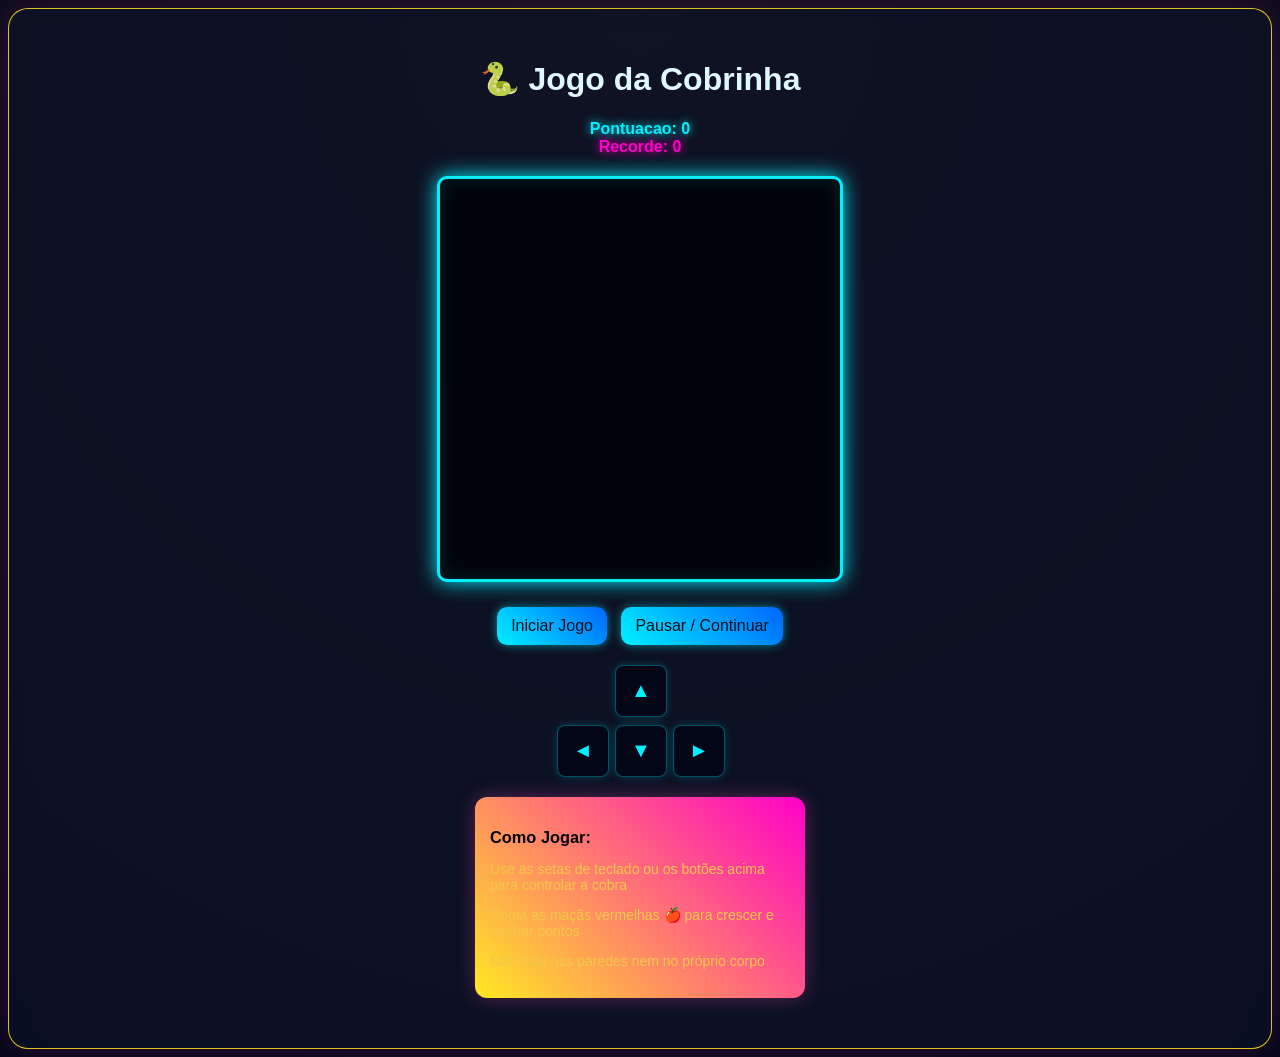
==== index.html @ b95ba332 "bm.vh" ====
<!DOCTYPE html>

<html lang="pt-br"> 
 <head>
  <meta charset="UTF-8">
 <meta name="viewport" content="width=device-width, initial-scale=1.0">

 <!--
 <meta viewport>: esta tag é importante para sites que deve funcionar em dispositivos móveis. width-device -
 -->

 <title>Jogo da Cobrinha</title>

 <style>

body{
  background: radial-gradient(circle at top, #0f0f1a, #020617);
  font-family: Arial, sans-serif;
}

.container{
  text-align: center;
  background: rgba(15, 23, 42, 0.6);
  backdrop-filter: blur(10px);
  padding: 30px;
  border-radius: 20px;
  box-shadow: 0px 0px 40px #e63aac33;
  color: #e0f7ff;
  border: 1px solid #ffd620e0;
}

.info{
  font-size: 1em;
}

.potuacao{
  font-weight: bold;
  color: #00f0ff;
  text-shadow: 0 0 10px #00f0ff;
}

.recorde{
  font-weight: bold;
  color: #ff00c8;
  text-shadow: 0 0 10px #ff00c8;
}

#canvas{
  border: 3px solid #00f0ff;
  border-radius: 10px;
  background-color: #01030a;
  display: block;
  margin: 20px auto;
  box-shadow: 
    0px 0px 20px #00f0ff,
    inset 0px 0px 20px #00f0ff22;
}

.controles{
  margin-top: 20px;
}

button {
  font-size: 16px;
  cursor: pointer;
  background: linear-gradient(45deg, #00f0ff, #0066ff);
  color: #001018;
  border: none;
  padding: 10px 14px;
  border-radius: 10px;
  margin: 5px;
  transition: 0.3s;
  box-shadow: 0 0 10px #00f0ff88;
}

button:hover{
  transform: scale(1.1);
  box-shadow: 0 0 20px #00f0ff;
}

.teclas{
  display: grid;
  grid-template-columns: repeat(3, 50px);
  gap: 8px;
  justify-content: center;
  margin: 15px auto;
}

.tecla{
  width: 50px;
  height: 50px;
  background: #020617;
  color: #00f0ff;
  border-radius: 8px;
  cursor: pointer;
  border: 1px solid #00f0ff55;
  font-size: 20px;
  display: flex;
  align-items: center;
  justify-content: center;
  font-weight: bold;
  box-shadow: 0 0 10px #00f0ff33;
}

.tecla:active{
  background-color: #00f0ff;
  color: #001018;
}

.tecla.vazio{
  background-color: transparent;
  cursor: default;
  box-shadow: none;
  border: none;
}

.instrucoes{
  margin: 20px auto;
  padding: 15px;
  max-width: 300px; /* controla largura */
  width: 90%; /* responsivo */
  background: linear-gradient(45deg, #ffe921, #ff00c8);
  border-radius: 12px;
  font-size: 14px;
  color: #f3c849;
  box-shadow: 0 0 20px #f54ab355;
  text-align: left; /* deixa mais organizado */
}

.instrucoes h3{
  margin-bottom: 10px;
  color: #000;
}

@media (max-width:600px){
  h1{
    font-size: 1.8em;
  }
  .info{
    font-size: 1em;
  }
}

</style>

 </head>

 <body>
    

    <div  class="container">

    <h1>&#128013; Jogo da Cobrinha 
    </h1>  

   <div class="info">
   <div class="potuacao">
     Pontuacao: <span id="pontos"> 0 </span>
   </div>

<div class="recorde">
  Recorde: <span id="recorde"> 0 </span>
</div>

   </div>
  <canvas id="canvas" width="400" height="400">
  <!--
    <canvas> é um elemento  especial para desenho 2d ou 3d.Por si só
    é apenas um retangulo vazio. O Java Script vai usar o "contexto 2d"
    para desenhar a cobra, e comida, etc.

  
  -->

  </canvas>

       <div  class="controles">
                
                <button onclick="iniciarJogo();">Iniciar Jogo</button>
                <button onclick="pausarJogo();">Pausar / Continuar</button>

            </div>

            <div class="teclas">

                <div class="tecla vazio"></div>
                <div class="tecla" onclick="mudarDirecao('cima')" >&#9650;</div>
                <div class="tecla vazio"></div>
                <div class="tecla" onclick="mudarDirecao('esquerda')" >&#9668;</div>
                <div class="tecla" onclick="mudarDirecao('baixo')" >&#9660;</div>
                <div class="tecla" onclick="mudarDirecao('direita')" >&#9658;</div>

            </div>

            <div class="instrucoes">
                <h3>Como Jogar:</h3>
                <p>Use as setas de teclado ou os botões acima para controlar a cobra</p>
                <p>Coma as maçãs vermelhas &#127822; para crescer e ganhar pontos</p>
                <p>Não bata nas paredes nem no próprio corpo</p>
            </div>

        </div>

        <script>

            //=============================
            // CONFIGURAÇÕES DO JOGO
            //=============================
            const canvas = document.getElementById('canvas');
            const ctx = canvas.getContext('2d');
            // tamanho de cada quadrado no jogo
            const tamanhoQuadrado = 20;
            // quantos quadrados cabem na largura e altura do espaço 2D
            const quantidadeQuadrados = canvas.width / tamanhoQuadrado;

            //============================
            // Variáveis do Jogo
            //============================
            let cobra;              // Array (vetor) que guarda as posições da cobra
            let direcao;            // Direção atual da cobra
            let proximaDirecao;     // Próxima direção (evita viradas impossíveis)
            let comida;             // Posição da comida
            let pontos;             // Pontuação atual
            let recorde;            // Melhor pontuação
            let jogoAtivo;          // Se o jogo está rodando
            let jogoPausado;        // Se o jogo está pausado
            let intervaloJogo;      // Controla a velocidade do jogo

            //==============================
            // Carregar recorde do Navegador
            //==============================
            recorde = localStorage.getItem('recordeCobrinha') || 0;
            document.getElementById('recorde').textContent = recorde;

            //==============================
            // Função para inicar o Jogo
            //==============================
            function iniciarJogo(){
                cobra = [
                    { x: 10, y: 10},
                    { x: 9,  y: 10},
                    { x: 8,  y: 10},
                ];

                direcao = 'direita';
                proximaDirecao = 'direita';
                pontos = 0;
                jogoAtivo = true;
                jogoPausado = false;

                document.getElementById('pontos').textContent = pontos;
                
                gerarComida();

            //Limpar o intervalo anterior se existir

                if(intervaloJogo){
                    clearInterval(intervaloJogo);
                }


            //======================================================
            //Executa a função atualizarJogo a cada 100 milisegundos
            //======================================================


                intervaloJogo = setInterval(atualizarJogo, 100);

            }
            
              //===================================
            // FUNÇÃO PRINCIPAL DO JOGO ( LOOP )
            //===================================
            function atualizarJogo(){
               if(!jogoAtivo || jogoPausado){
                    return;
               }

               direcao = proximaDirecao;
                
               let cabeca = {...cobra[0]} 

               //Mover a cabeça na direção atual
               switch(direcao){
                    case 'cima':
                        cabeca.y--;
                        break;
                    
                    case 'baixo':
                        cabeca.y++;
                        break;

                    case 'esquerda':
                        cabeca.x--;
                        break;

                    case 'direita':
                        cabeca.x++;
                        break;
               }
             
                // verificar colisão com paredes (esquerda ou direita)
                if(cabeca.x < 0 || cabeca.x >= quantidadeQuadrados){
                   fimDeJogo();
                   return;

               }
                // verificar colisão com o próprio corpo
                 for(let i = 0; i< cobra.length; i++){
                  let pedacoCorpo = cobra[i];
                  if(cabeca.x === pedacoCorpo.x && cabeca.y === pedacoCorpo.y){
                    fimDeJogo();
                    return;
                  }
                 }

               if(cabeca.y < 0 || cabeca.y >= quantidadeQuadrados){
                   fimDeJogo();
                   return;

               }



               // adiciona nova cabeça
               cobra.unshift(cabeca);

               if(cabeca.x === comida.x && cabeca.y === comida.y){
                pontos = pontos +1;

                atualizarPainelPontos();  
                gerarComida();    

               }else{
                cobra.pop();
               }

               //remover o último elemento do vetor
              
               
               desenhar();                
            }
                 //======================================================//
                 //ATUALIZA OS VALORES DO PAINEL DE PONTUAÇÃO + RECORDE //
                //=====================================================//


               function atualizarPainelPontos(){
                 document.getElementById('pontos').textContent = pontos;  
                 atualizarRecordePontuacao();
               }

              function atualizarRecordePontuacao(){
                if(pontos > recorde){
                  document.getElementById('recorde').textContent = pontos;  
                  localStorage.setItem('recordeCobrinha', pontos);
                }
              }
               //FIM DE JOGO

               function fimDeJogo(){

                jogoAtivo = false;
                
                clearInterval(intervaloJogo);

                ctx.fillStyle = 'rgba(0, 0, 0, 0.7)';
                ctx.fillRect(0, 0, canvas.width, canvas.height);

                ctx.fillStyle = 'white';
                ctx.font = 'bold 40px Arial';
                ctx.textAlign = 'center';
                ctx.fillText('FIM DE JOGO', canvas.width / 2, canvas.height / 2);

                ctx.font = '20px Arial';
                ctx.fillText(`Pontuação: ${pontos}`, canvas.width / 2, (canvas.height / 2 + 50));
               }


                 
                function desenhar(){
                  //PASSO 1
                 //limpar o fundo do canvas
                    ctx.fillStyle = '#020617';
                    ctx.fillRect(0, 0, canvas.width, canvas.height);

                    //PASSO 2
                    //Desenhar a grade (linhas de referência)
              
                    ctx.strokeStyle = '#e0e0e';
                    ctx.lineWidth = 0.5;

                  for(let i = 0; i <= quantidadeQuadrados; i++){
                    //Linha vertical
                    ctx.beginPath();
                    ctx.moveTo(i* tamanhoQuadrado, 0);
                    ctx.lineTo(i* tamanhoQuadrado, canvas.height);
                    ctx.stroke();

                    //Linha horizontal
                     ctx.beginPath();
                    ctx.moveTo(0, i* tamanhoQuadrado);
                    ctx.lineTo(canvas.width, i* tamanhoQuadrado, canvas.height);
                    ctx.stroke();
                  }

                  //PASSO 3: Desenhar a cobra 
                  // forEach: outra forma de percorrer um array

                  cobra.forEach( (pedaco, indice) =>{

                    let cor_do_pedaco = '#4CAF50';
                    if(indice === 0){
                      cor_do_pedaco = '#2d5016';
                    }

                    ctx.fillStyle = cor_do_pedaco;


                    ctx.fillRect(
                      pedaco.x *tamanhoQuadrado + 1,
                      pedaco.y *tamanhoQuadrado +1,
                      tamanhoQuadrado -2,
                      tamanhoQuadrado -2
                    )
                    ctx.fillStyle = 'rgba(255, 255, 255, 0.3)';
                     ctx.fillRect(
                      pedaco.x *tamanhoQuadrado + 2,
                      pedaco.y *tamanhoQuadrado +2,
                      tamanhoQuadrado /2,
                      tamanhoQuadrado /2
                    )
                  });

                  //PASSO 4 - Desenhar a comida(círculo vermelho)

                  ctx.fillStyle = '#dc3545';
                  ctx.beginPath();
                  ctx.arc(
                    comida.x *tamanhoQuadrado + tamanhoQuadrado / 2,
                    comida.y *tamanhoQuadrado + tamanhoQuadrado / 2,
                    tamanhoQuadrado / 2 - 2,
                    0,
                    Math.PI * 2
                  );

                  ctx.fill();
                }

            

            //==============================
            //Função para gerar comida
            //==============================
               


                 function gerarComida(){
                    let posicaovalida = false
                    while(!posicaovalida){
                        comida = {
                            x : Math.floor(Math.random() * quantidadeQuadrados),
                            y : Math.floor(Math.random() * quantidadeQuadrados)
                        }

                        //verificar se a comida não está em cima da cobra
                        posicaovalida = true;

                        for(let pedaco of cobra){

                            if(comida.x === pedaco.x && comida.y === pedaco.y){
                                posicaovalida = false;
                                break;
                            }
                        }
                     }
                  }

            function mudarDirecao(novaDirecao){

              if(novaDirecao === 'cima' && direcao !=='baixo'){
                proximaDirecao = 'cima';
              }else

               if(novaDirecao === 'baixo' && direcao !=='cima'){
                proximaDirecao = 'baixo';
               
              }else

               if(novaDirecao === 'esquerda' && direcao !=='direita'){
                proximaDirecao = 'esquerda';
              }else

               if(novaDirecao === 'direita' && direcao !=='esquerda'){
                proximaDirecao = 'direita';
              }
            }
            
            function pausarJogo(){

                if(!jogoAtivo){
                  return;
                }
                
                jogoPausado = !jogoPausado;

                if(jogoPausado){
                  clearInterval(jogoPausado);

                  ctx.fillStyle = 'rgba(0, 0, 0, 0.7)';
                ctx.fillRect(0, 0, canvas.width, canvas.height);

                ctx.fillStyle = 'white';
                ctx.font = 'bold 40px Arial';
                ctx.textAlign = 'center';
                ctx.fillText('JOGO PAUSADO', canvas.width / 2, canvas.height / 2);

                }else{
                  intervaloJogo = setInterval(atualizarJogo, 100);
                }
            }
               //=======================//
              //  CONTROLE DE TECLADO  //
             //=======================//

            document.addEventListener('keydown', function(event){
              if(event.key === 'ArrowDown'){
                 event.preventDefault();
                 mudarDirecao('baixo');
              }else if(event.key === 'ArrowUp'){
                event.preventDefault();
                mudarDirecao('cima');
              }else if(event.key === 'ArrowLeft'){
                event.preventDefault();
                mudarDirecao('esquerda');
              }else if(event.key === 'ArrowRight'){
                event.preventDefault();
                mudarDirecao('direita');
              }else if(event.key === ' '){
                event.preventDefault();
                pausarJogo();
              }
                })

        </script>

    </body>
</html>
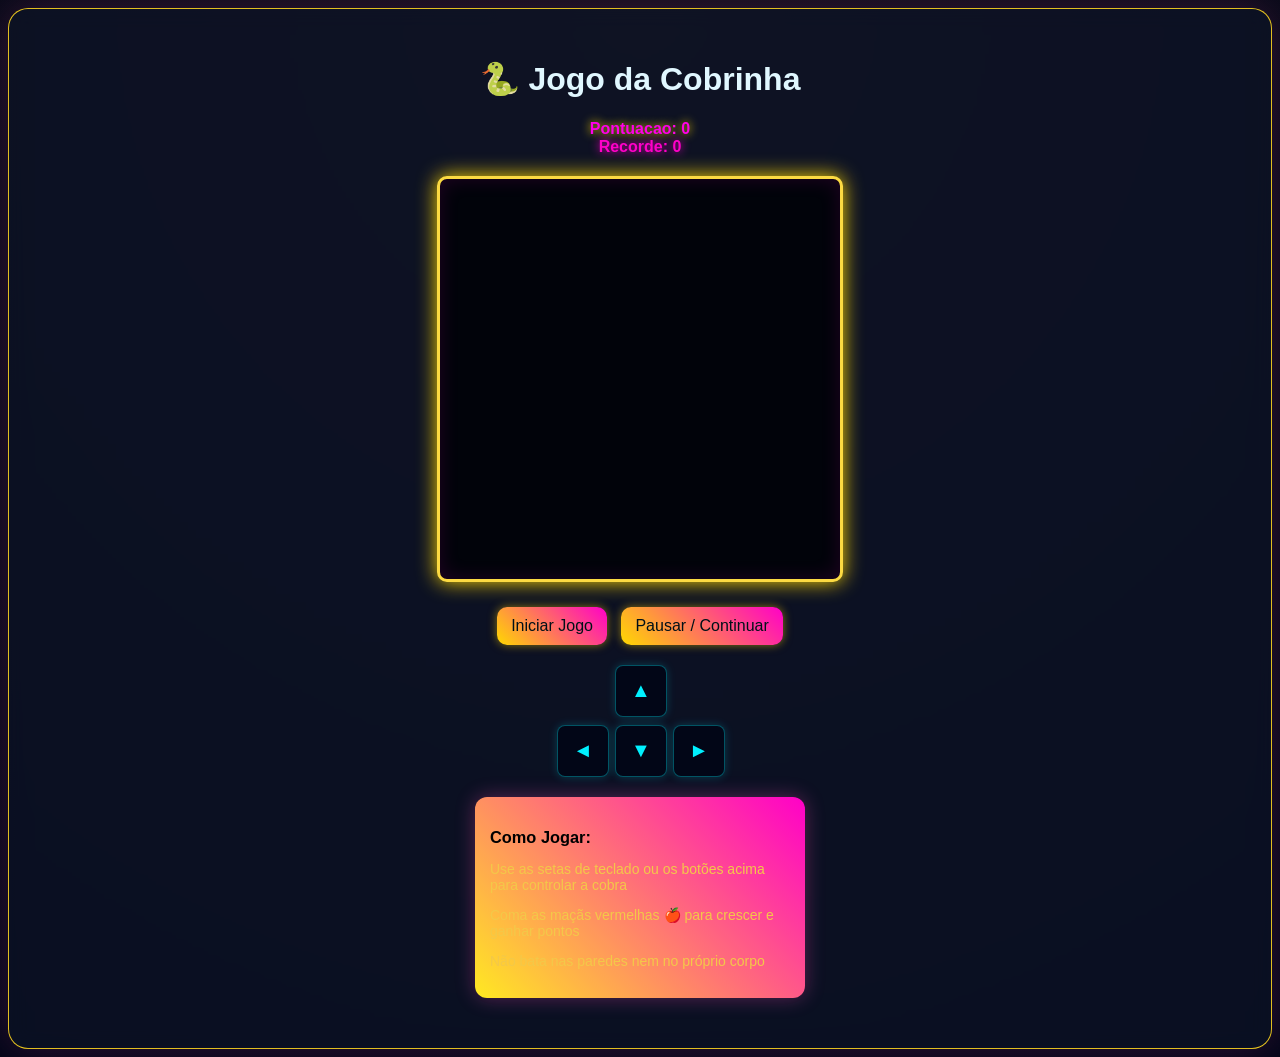
==== commit 29b20a46: "hkmchkv" ====
--- a/index.html
+++ b/index.html
@@ -35,8 +35,8 @@
 
 .potuacao{
   font-weight: bold;
-  color: #00f0ff;
-  text-shadow: 0 0 10px #00f0ff;
+  color: #ff00ea;
+  text-shadow: 0 0 10px #ffd900;
 }
 
 .recorde{
@@ -46,14 +46,14 @@
 }
 
 #canvas{
-  border: 3px solid #00f0ff;
+  border: 3px solid #fcda42;
   border-radius: 10px;
   background-color: #01030a;
   display: block;
   margin: 20px auto;
   box-shadow: 
-    0px 0px 20px #00f0ff,
-    inset 0px 0px 20px #00f0ff22;
+    0px 0px 20px #ffd900,
+    inset 0px 0px 20px #ff00c822;
 }
 
 .controles{
@@ -63,19 +63,19 @@
 button {
   font-size: 16px;
   cursor: pointer;
-  background: linear-gradient(45deg, #00f0ff, #0066ff);
+  background: linear-gradient(45deg, #ffd900, #ff00c8);
   color: #001018;
   border: none;
   padding: 10px 14px;
   border-radius: 10px;
   margin: 5px;
   transition: 0.3s;
-  box-shadow: 0 0 10px #00f0ff88;
+  box-shadow: 0 0 10px #ffd00088;
 }
 
 button:hover{
   transform: scale(1.1);
-  box-shadow: 0 0 20px #00f0ff;
+  box-shadow: 0 0 20px #f700ff;
 }
 
 .teclas{
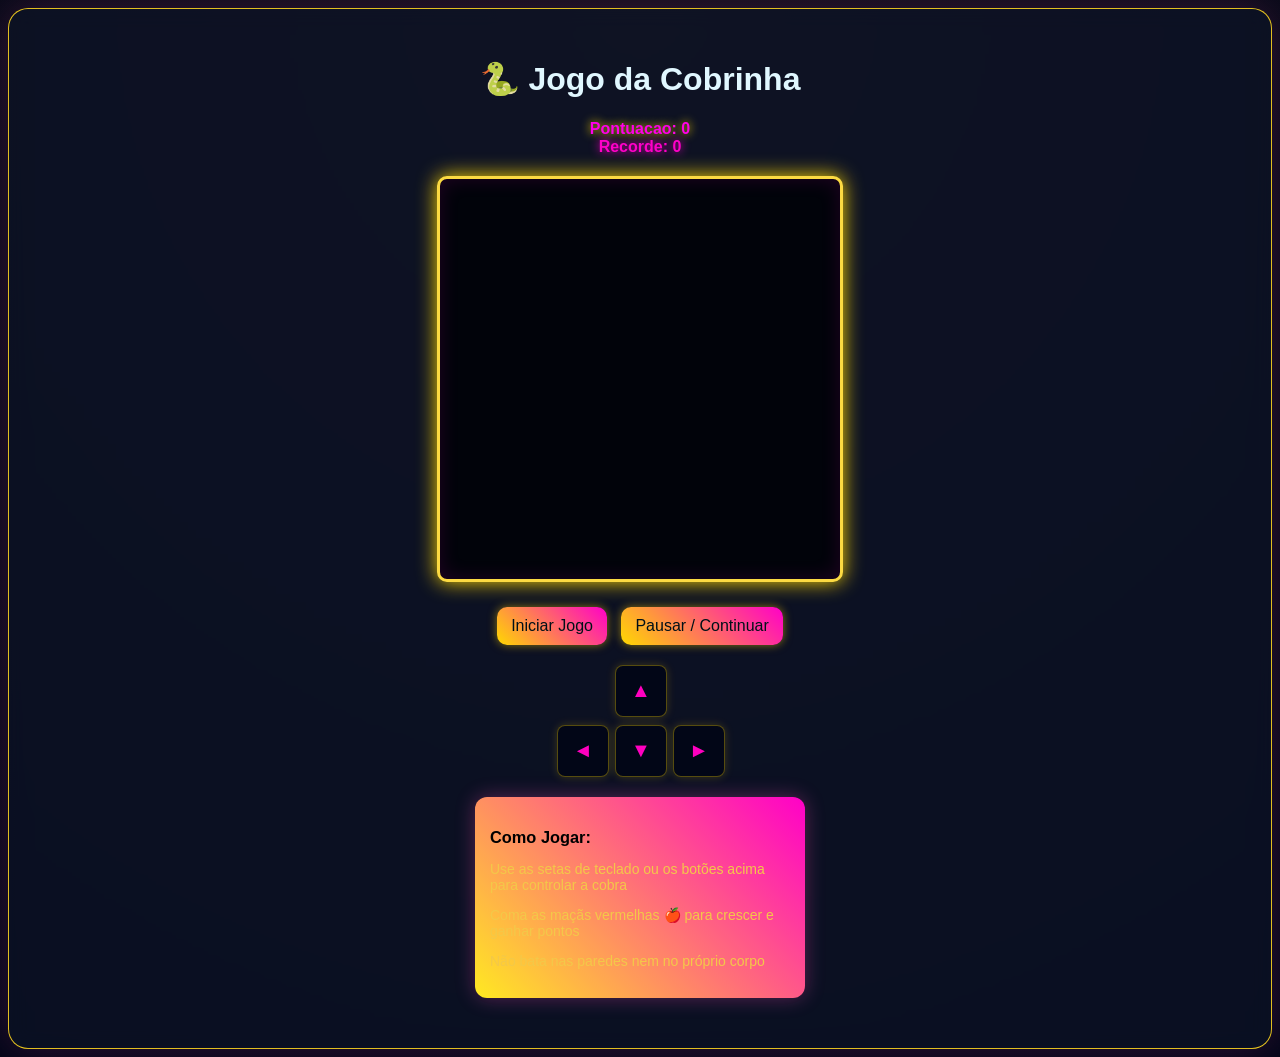
==== commit 03d34128: "vjcjcg" ====
--- a/index.html
+++ b/index.html
@@ -90,20 +90,20 @@
   width: 50px;
   height: 50px;
   background: #020617;
-  color: #00f0ff;
+  color: #ff00bf;
   border-radius: 8px;
   cursor: pointer;
-  border: 1px solid #00f0ff55;
+  border: 1px solid #ffd90055;
   font-size: 20px;
   display: flex;
   align-items: center;
   justify-content: center;
   font-weight: bold;
-  box-shadow: 0 0 10px #00f0ff33;
+  box-shadow: 0 0 10px #ffd00033;
 }
 
 .tecla:active{
-  background-color: #00f0ff;
+  background-color: #ff00ff;
   color: #001018;
 }
 
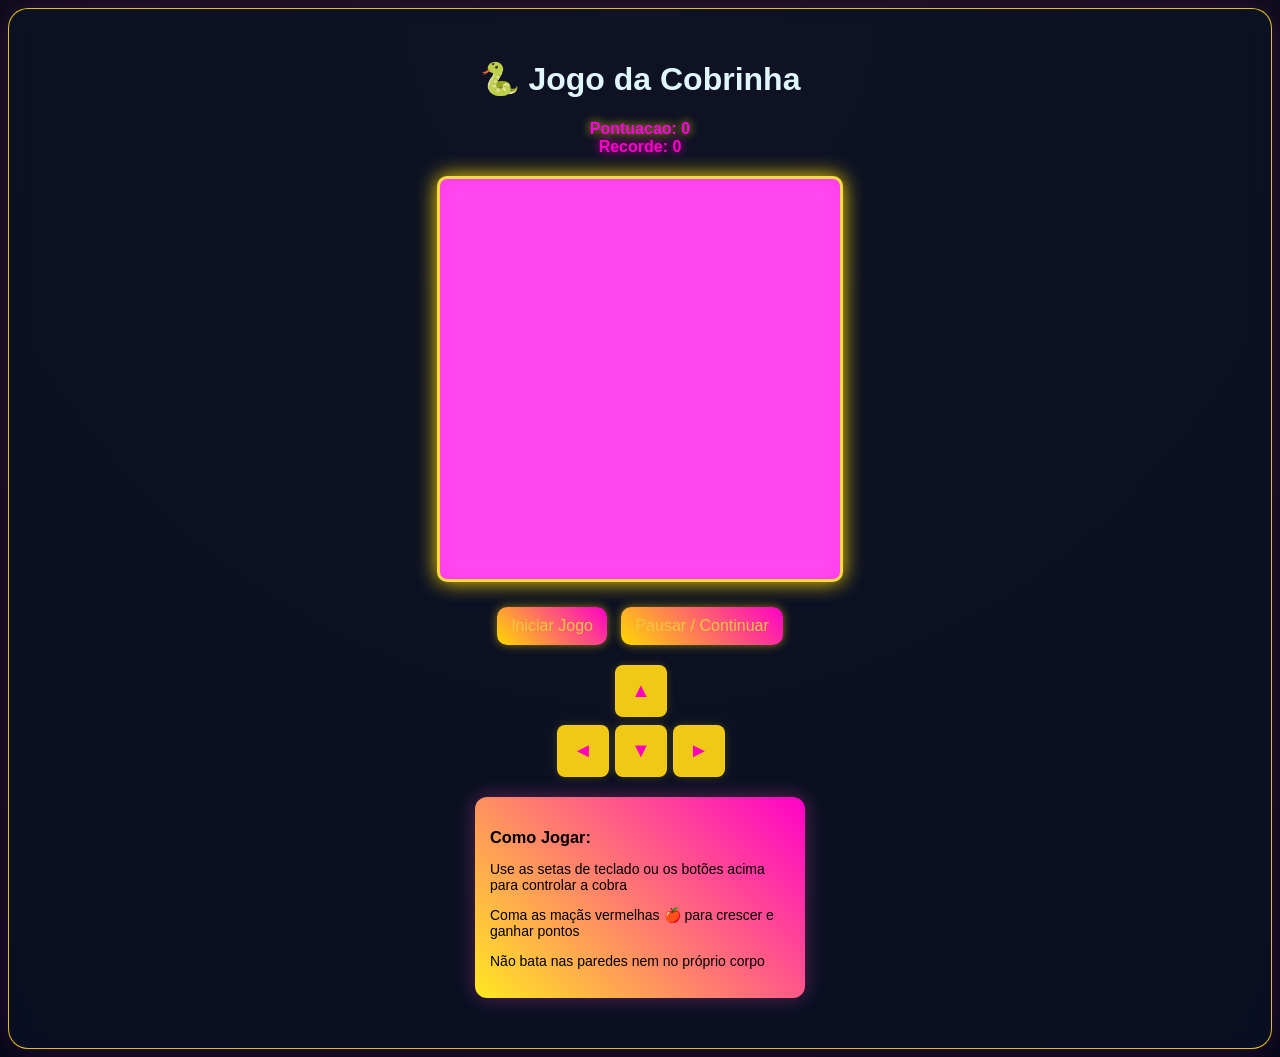
==== commit b78bb44d: "xbvxvn vn" ====
--- a/index.html
+++ b/index.html
@@ -48,7 +48,7 @@
 #canvas{
   border: 3px solid #fcda42;
   border-radius: 10px;
-  background-color: #01030a;
+  background-color: #ff47f0;
   display: block;
   margin: 20px auto;
   box-shadow: 
@@ -64,7 +64,7 @@
   font-size: 16px;
   cursor: pointer;
   background: linear-gradient(45deg, #ffd900, #ff00c8);
-  color: #001018;
+  color: #f0c63d;
   border: none;
   padding: 10px 14px;
   border-radius: 10px;
@@ -89,7 +89,7 @@
 .tecla{
   width: 50px;
   height: 50px;
-  background: #020617;
+  background: #f0c816;
   color: #ff00bf;
   border-radius: 8px;
   cursor: pointer;
@@ -122,7 +122,7 @@
   background: linear-gradient(45deg, #ffe921, #ff00c8);
   border-radius: 12px;
   font-size: 14px;
-  color: #f3c849;
+  color: #000000;
   box-shadow: 0 0 20px #f54ab355;
   text-align: left; /* deixa mais organizado */
 }
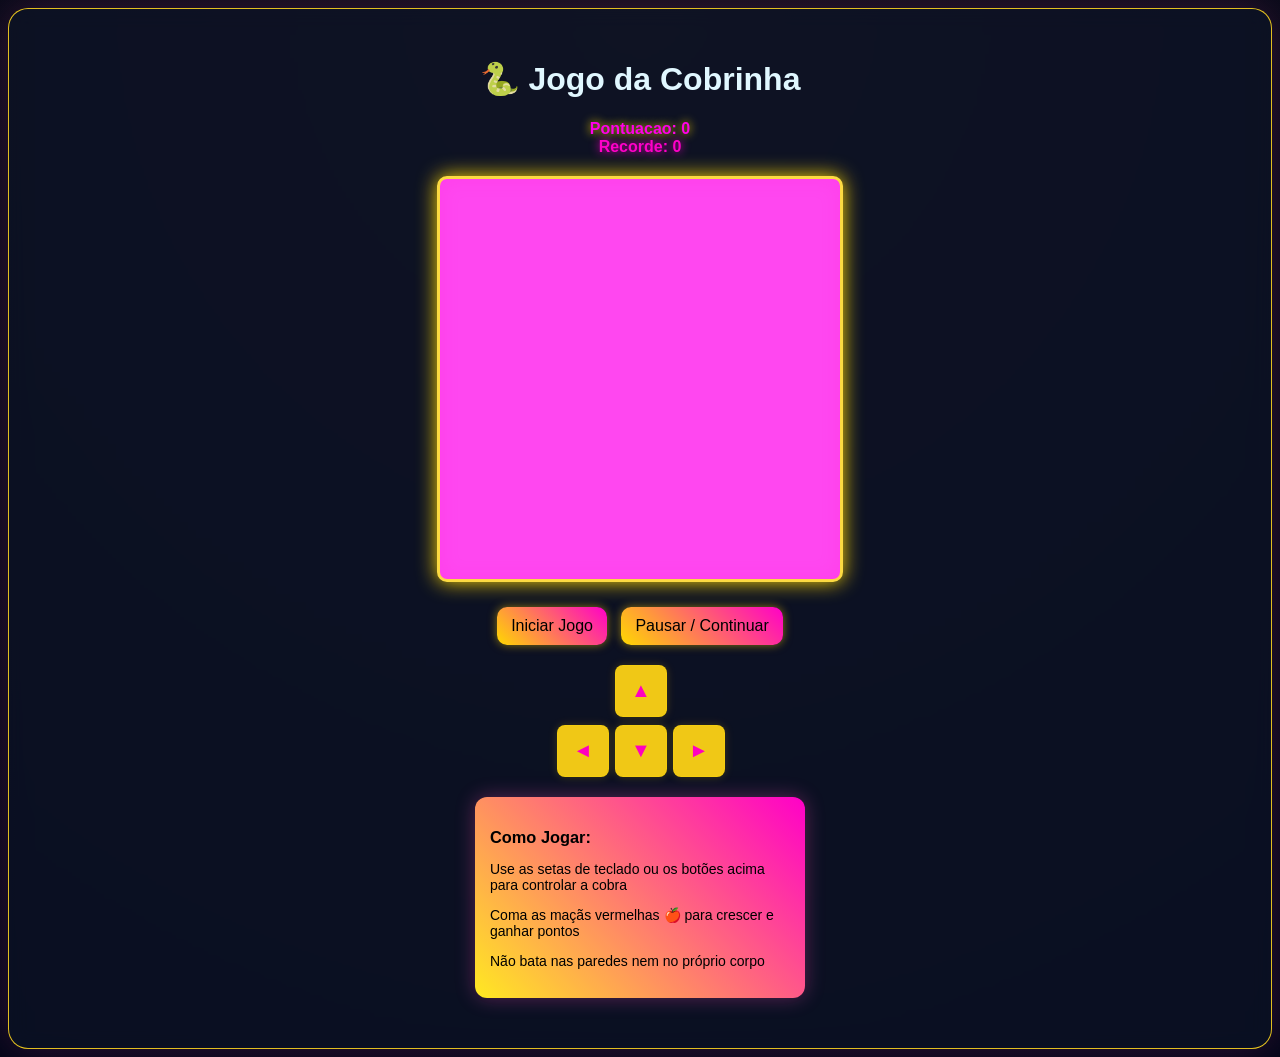
==== commit 59a222a9: "nmvhjfgj" ====
--- a/index.html
+++ b/index.html
@@ -64,7 +64,7 @@
   font-size: 16px;
   cursor: pointer;
   background: linear-gradient(45deg, #ffd900, #ff00c8);
-  color: #f0c63d;
+  color: #000000;
   border: none;
   padding: 10px 14px;
   border-radius: 10px;
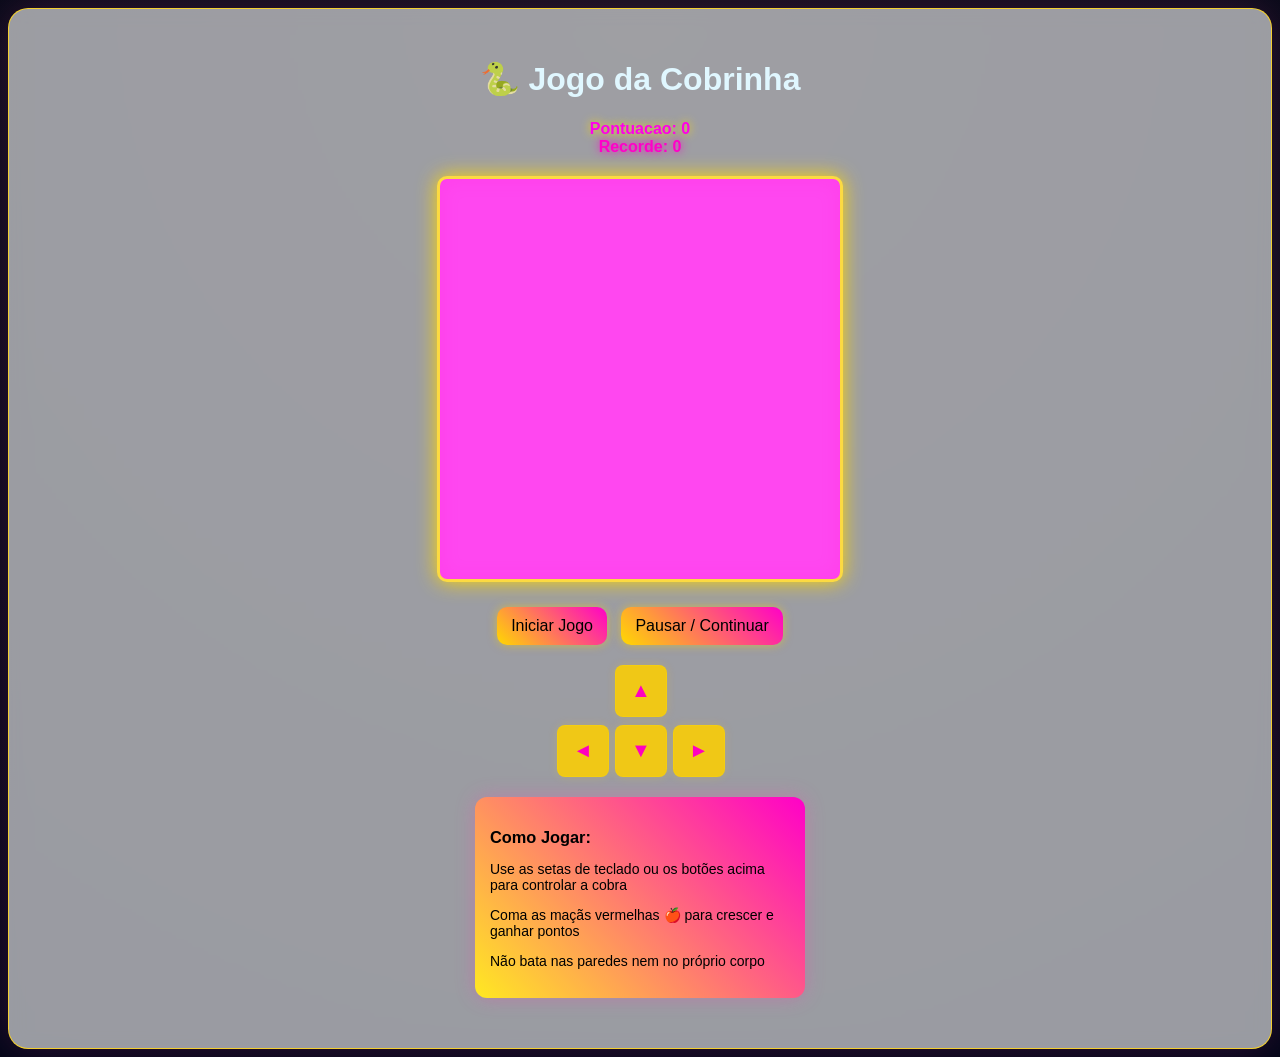
==== commit f0025444: "gj,gg," ====
--- a/index.html
+++ b/index.html
@@ -20,7 +20,7 @@
 
 .container{
   text-align: center;
-  background: rgba(15, 23, 42, 0.6);
+  background: rgba(255, 255, 255, 0.6);
   backdrop-filter: blur(10px);
   padding: 30px;
   border-radius: 20px;
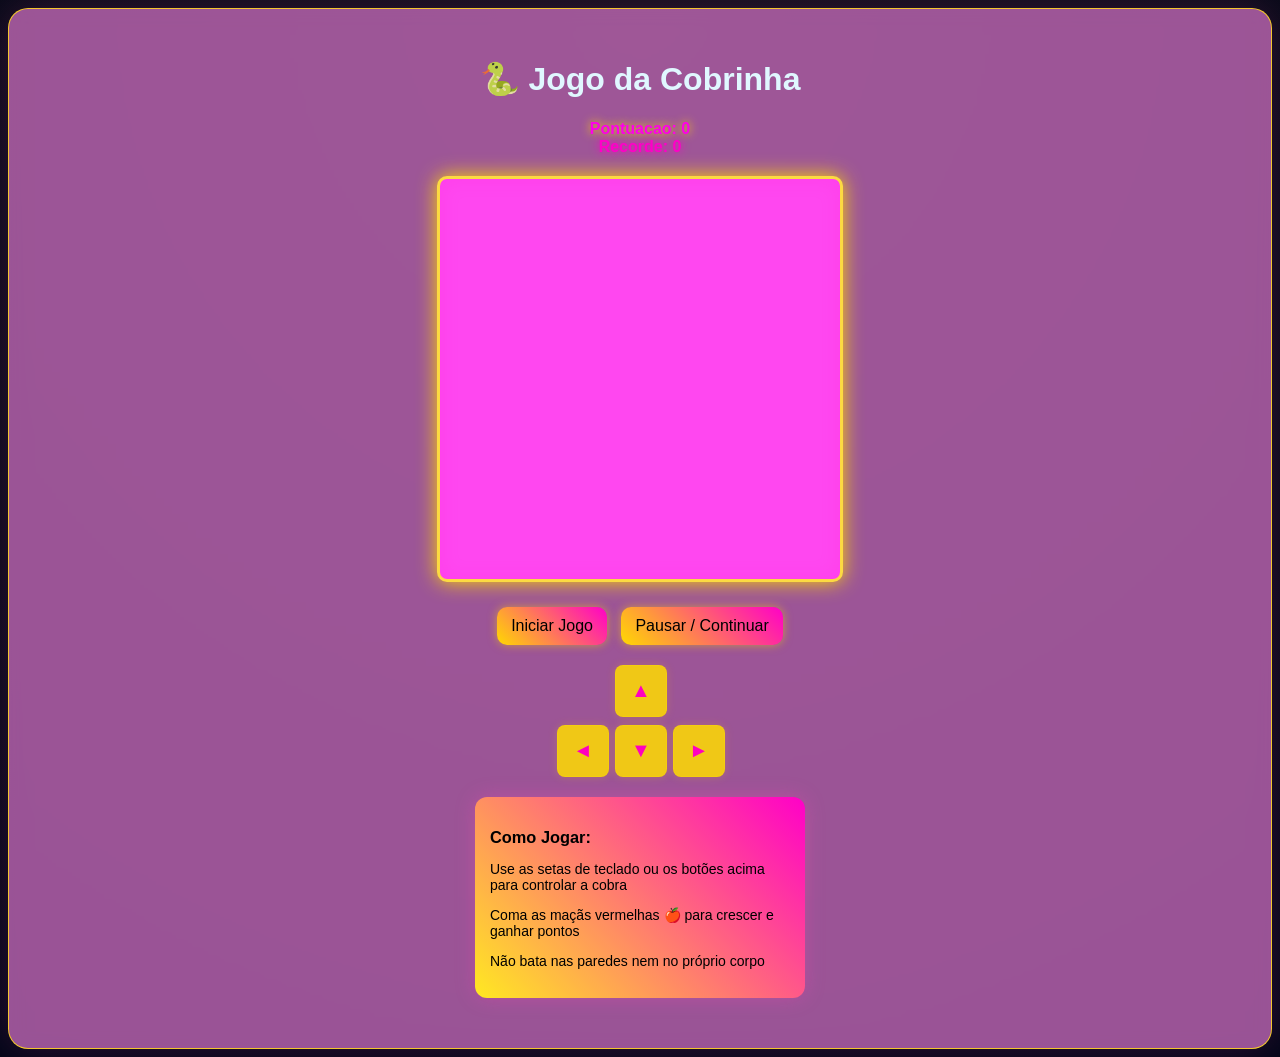
==== commit 7f7da8dd: "b  bm" ====
--- a/index.html
+++ b/index.html
@@ -20,7 +20,7 @@
 
 .container{
   text-align: center;
-  background: rgba(255, 255, 255, 0.6);
+  background: rgba(255, 135, 235, 0.6);
   backdrop-filter: blur(10px);
   padding: 30px;
   border-radius: 20px;
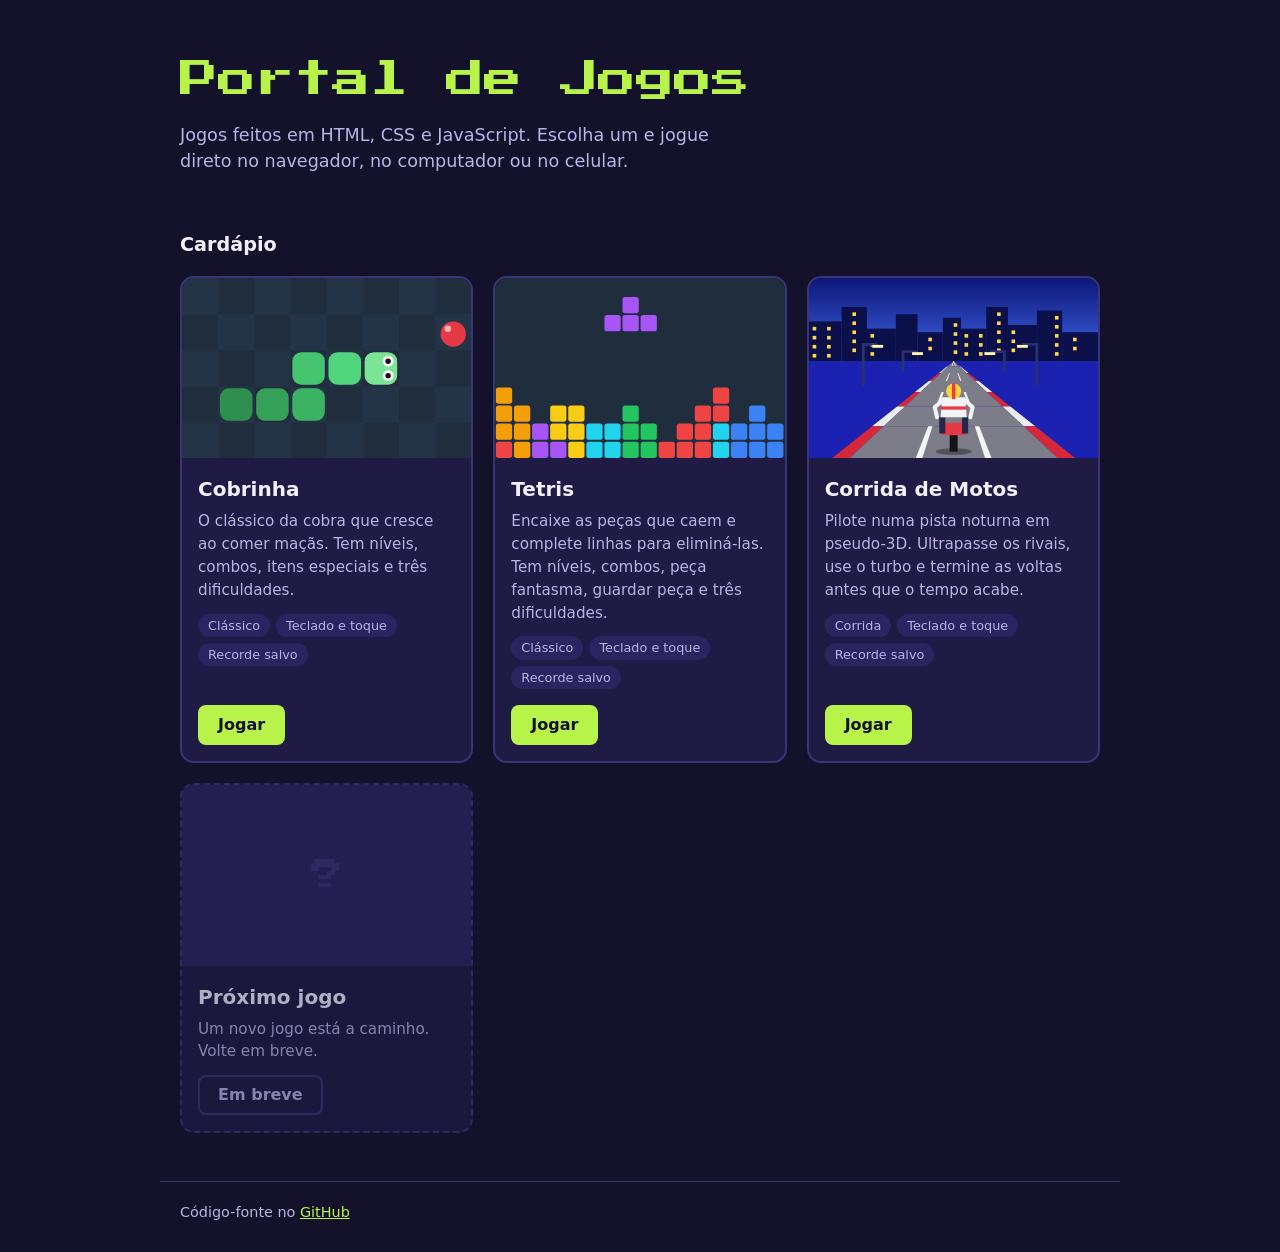
==== commit 32830114: "uysyhhsuis" ====
--- a/index.html
+++ b/index.html
@@ -1,548 +1,513 @@
 <!DOCTYPE html>
-
-<html lang="pt-br"> 
- <head>
-  <meta charset="UTF-8">
- <meta name="viewport" content="width=device-width, initial-scale=1.0">
-
- <!--
- <meta viewport>: esta tag é importante para sites que deve funcionar em dispositivos móveis. width-device -
- -->
-
- <title>Jogo da Cobrinha</title>
-
- <style>
-
-body{
-  background: radial-gradient(circle at top, #0f0f1a, #020617);
-  font-family: Arial, sans-serif;
-}
-
-.container{
-  text-align: center;
-  background: rgba(255, 135, 235, 0.6);
-  backdrop-filter: blur(10px);
-  padding: 30px;
-  border-radius: 20px;
-  box-shadow: 0px 0px 40px #e63aac33;
-  color: #e0f7ff;
-  border: 1px solid #ffd620e0;
-}
-
-.info{
-  font-size: 1em;
-}
-
-.potuacao{
-  font-weight: bold;
-  color: #ff00ea;
-  text-shadow: 0 0 10px #ffd900;
-}
-
-.recorde{
-  font-weight: bold;
-  color: #ff00c8;
-  text-shadow: 0 0 10px #ff00c8;
-}
-
-#canvas{
-  border: 3px solid #fcda42;
-  border-radius: 10px;
-  background-color: #ff47f0;
-  display: block;
-  margin: 20px auto;
-  box-shadow: 
-    0px 0px 20px #ffd900,
-    inset 0px 0px 20px #ff00c822;
-}
-
-.controles{
-  margin-top: 20px;
-}
-
-button {
-  font-size: 16px;
-  cursor: pointer;
-  background: linear-gradient(45deg, #ffd900, #ff00c8);
-  color: #000000;
-  border: none;
-  padding: 10px 14px;
-  border-radius: 10px;
-  margin: 5px;
-  transition: 0.3s;
-  box-shadow: 0 0 10px #ffd00088;
-}
-
-button:hover{
-  transform: scale(1.1);
-  box-shadow: 0 0 20px #f700ff;
-}
-
-.teclas{
-  display: grid;
-  grid-template-columns: repeat(3, 50px);
-  gap: 8px;
-  justify-content: center;
-  margin: 15px auto;
-}
-
-.tecla{
-  width: 50px;
-  height: 50px;
-  background: #f0c816;
-  color: #ff00bf;
-  border-radius: 8px;
-  cursor: pointer;
-  border: 1px solid #ffd90055;
-  font-size: 20px;
-  display: flex;
-  align-items: center;
-  justify-content: center;
-  font-weight: bold;
-  box-shadow: 0 0 10px #ffd00033;
-}
-
-.tecla:active{
-  background-color: #ff00ff;
-  color: #001018;
-}
-
-.tecla.vazio{
-  background-color: transparent;
-  cursor: default;
-  box-shadow: none;
-  border: none;
-}
-
-.instrucoes{
-  margin: 20px auto;
-  padding: 15px;
-  max-width: 300px; /* controla largura */
-  width: 90%; /* responsivo */
-  background: linear-gradient(45deg, #ffe921, #ff00c8);
-  border-radius: 12px;
-  font-size: 14px;
-  color: #000000;
-  box-shadow: 0 0 20px #f54ab355;
-  text-align: left; /* deixa mais organizado */
-}
-
-.instrucoes h3{
-  margin-bottom: 10px;
-  color: #000;
-}
-
-@media (max-width:600px){
-  h1{
-    font-size: 1.8em;
-  }
-  .info{
-    font-size: 1em;
-  }
-}
-
-</style>
-
- </head>
-
- <body>
-    
-
-    <div  class="container">
-
-    <h1>&#128013; Jogo da Cobrinha 
-    </h1>  
-
-   <div class="info">
-   <div class="potuacao">
-     Pontuacao: <span id="pontos"> 0 </span>
-   </div>
-
-<div class="recorde">
-  Recorde: <span id="recorde"> 0 </span>
-</div>
-
-   </div>
-  <canvas id="canvas" width="400" height="400">
-  <!--
-    <canvas> é um elemento  especial para desenho 2d ou 3d.Por si só
-    é apenas um retangulo vazio. O Java Script vai usar o "contexto 2d"
-    para desenhar a cobra, e comida, etc.
-
-  
-  -->
-
-  </canvas>
-
-       <div  class="controles">
+<html lang="pt-br">
+    <head>
+        <meta charset="UTF-8">
+        <meta name="viewport" content="width=device-width, initial-scale=1.0">
+        <meta name="description" content="Portal de jogos feitos em HTML, CSS e JavaScript. Escolha um jogo e jogue direto no navegador.">
+        <title>Portal de Jogos</title>
+
+        <!-- Fonte só do título. Se não carregar, o navegador usa "monospace". -->
+        <link rel="preconnect" href="https://fonts.googleapis.com">
+        <link rel="preconnect" href="https://fonts.gstatic.com" crossorigin>
+        <link href="https://fonts.googleapis.com/css2?family=Press+Start+2P&display=swap" rel="stylesheet">
+
+        <style>
+            /* =========================================
+               PORTAL DE JOGOS - estilos da página inicial
+               ========================================= */
+
+            :root {
+                --fundo: #14122b;
+                --superficie: #1f1b45;
+                --superficie-clara: #2a2560;
+                --borda: #3a3478;
+                --texto: #f2f0ff;
+                --texto-suave: #b9b4e6;
+                --destaque: #b8f34a;      /* verde da cobrinha */
+                --destaque-texto: #14122b;
+            }
+
+            * {
+                box-sizing: border-box;
+            }
+
+            body {
+                margin: 0;
+                min-height: 100vh;
+                display: flex;
+                flex-direction: column;
+                background-color: var(--fundo);
+                color: var(--texto);
+                font-family: system-ui, -apple-system, 'Segoe UI', Roboto, Arial, sans-serif;
+                line-height: 1.5;
+            }
+
+            /* ---------- TOPO ---------- */
+            .topo,
+            main,
+            .rodape {
+                width: 100%;
+                max-width: 960px;
+                margin: 0 auto;
+                padding-left: 20px;
+                padding-right: 20px;
+            }
+
+            .topo {
+                padding-top: 56px;
+                padding-bottom: 24px;
+            }
+
+            .topo h1 {
+                margin: 0 0 16px;
+                font-family: 'Press Start 2P', monospace;
+                font-size: clamp(1.4rem, 5vw, 2.4rem);
+                line-height: 1.3;
+                font-weight: normal;
+                color: var(--destaque);
+            }
+
+            .topo p {
+                margin: 0;
+                max-width: 52ch;
+                font-size: 1.1rem;
+                color: var(--texto-suave);
+            }
+
+            /* ---------- CARDÁPIO ---------- */
+            main {
+                flex: 1;
+                padding-bottom: 48px;
+            }
+
+            .titulo-secao {
+                margin: 32px 0 16px;
+                font-size: 1.2rem;
+                color: var(--texto);
+            }
+
+            .cardapio {
+                list-style: none;
+                margin: 0;
+                padding: 0;
+                display: grid;
+                grid-template-columns: repeat(auto-fill, minmax(260px, 1fr));
+                gap: 20px;
+            }
+
+            .jogo {
+                display: flex;
+                flex-direction: column;
+                height: 100%;
+                overflow: hidden;
+                background-color: var(--superficie);
+                border: 2px solid var(--borda);
+                border-radius: 14px;
+                color: inherit;
+                text-decoration: none;
+                transition: transform 0.15s ease, border-color 0.15s ease;
+            }
+
+            a.jogo:hover {
+                transform: translateY(-4px);
+                border-color: var(--destaque);
+            }
+
+            a.jogo:focus-visible {
+                outline: 3px solid var(--destaque);
+                outline-offset: 3px;
+            }
+
+            .miniatura {
+                display: block;
+                width: 100%;
+                aspect-ratio: 16 / 10;
+                background-color: #1f2d3d;
+            }
+
+            .jogo-corpo {
+                display: flex;
+                flex-direction: column;
+                flex: 1;
+                padding: 16px;
+            }
+
+            .jogo-corpo h3 {
+                margin: 0 0 6px;
+                font-size: 1.25rem;
+            }
+
+            .jogo-corpo p {
+                margin: 0 0 12px;
+                color: var(--texto-suave);
+                font-size: 0.95rem;
+            }
+
+            .etiquetas {
+                list-style: none;
+                margin: 0 0 16px;
+                padding: 0;
+                display: flex;
+                flex-wrap: wrap;
+                gap: 6px;
+            }
+
+            .etiquetas li {
+                padding: 2px 10px;
+                border-radius: 999px;
+                background-color: var(--superficie-clara);
+                font-size: 0.8rem;
+                color: var(--texto-suave);
+            }
+
+            /* botão "Jogar" fica sempre no pé do card */
+            .jogar {
+                margin-top: auto;
+                align-self: flex-start;
+                padding: 8px 20px;
+                border-radius: 8px;
+                background-color: var(--destaque);
+                color: var(--destaque-texto);
+                font-weight: bold;
+            }
+
+            /* ---------- CARD "EM BREVE" ---------- */
+            .jogo.em-breve {
+                border-style: dashed;
+                opacity: 0.7;
+            }
+
+            .miniatura.vazia {
+                display: flex;
+                align-items: center;
+                justify-content: center;
+                background-color: var(--superficie-clara);
+                font-family: 'Press Start 2P', monospace;
+                font-size: 2rem;
+                color: var(--borda);
+            }
+
+            .em-breve .jogar {
+                background-color: transparent;
+                border: 2px solid var(--borda);
+                color: var(--texto-suave);
+                padding: 6px 18px;
+            }
+
+            /* ---------- RODAPÉ ---------- */
+            .rodape {
+                padding-top: 20px;
+                padding-bottom: 28px;
+                border-top: 1px solid var(--borda);
+                font-size: 0.9rem;
+                color: var(--texto-suave);
+            }
+
+            .rodape p {
+                margin: 0;
+            }
+
+            .rodape a {
+                color: var(--destaque);
+            }
+
+            /* ---------- ACESSIBILIDADE ---------- */
+            @media (prefers-reduced-motion: reduce) {
+                .jogo {
+                    transition: none;
+                }
+                a.jogo:hover {
+                    transform: none;
+                }
+            }
+
+            @media (max-width: 600px) {
+                .topo {
+                    padding-top: 36px;
+                }
+            }
+        </style>
+    </head>
+    <body>
+
+        <header class="topo">
+            <h1>Portal de Jogos</h1>
+            <p>Jogos feitos em HTML, CSS e JavaScript. Escolha um e jogue direto no navegador, no computador ou no celular.</p>
+        </header>
+
+        <main>
+            <h2 class="titulo-secao">Cardápio</h2>
+
+            <ul class="cardapio">
+
+                <!-- ===== JOGO: COBRINHA ===== -->
+                <li>
+                    <a class="jogo" href="jogos/cobrinha/">
+                        <svg class="miniatura" viewBox="0 0 160 100" aria-hidden="true" focusable="false">
+                            <defs>
+                                <pattern id="xadrez" width="40" height="40" patternUnits="userSpaceOnUse">
+                                    <rect width="40" height="40" fill="#1f2d3d"/>
+                                    <rect width="20" height="20" fill="#243447"/>
+                                    <rect x="20" y="20" width="20" height="20" fill="#243447"/>
+                                </pattern>
+                            </defs>
+                            <rect width="160" height="100" fill="url(#xadrez)"/>
+
+                            <!-- corpo da cobra -->
+                            <rect x="21" y="61" width="18" height="18" rx="5" fill="#2f8f4e"/>
+                            <rect x="41" y="61" width="18" height="18" rx="5" fill="#35a057"/>
+                            <rect x="61" y="61" width="18" height="18" rx="5" fill="#3cb263"/>
+                            <rect x="61" y="41" width="18" height="18" rx="5" fill="#44c46f"/>
+                            <rect x="81" y="41" width="18" height="18" rx="5" fill="#4fd57b"/>
+                            <!-- cabeça -->
+                            <rect x="101" y="41" width="18" height="18" rx="5" fill="#7be495"/>
+                            <circle cx="114" cy="46" r="3" fill="#fff"/><circle cx="114" cy="46" r="1.5" fill="#111"/>
+                            <circle cx="114" cy="54" r="3" fill="#fff"/><circle cx="114" cy="54" r="1.5" fill="#111"/>
+
+                            <!-- maçã -->
+                            <circle cx="150" cy="31" r="7" fill="#e63946"/>
+                            <circle cx="147" cy="28" r="1.8" fill="rgba(255,255,255,0.6)"/>
+                        </svg>
+
+                        <div class="jogo-corpo">
+                            <h3>Cobrinha</h3>
+                            <p>O clássico da cobra que cresce ao comer maçãs. Tem níveis, combos, itens especiais e três dificuldades.</p>
+                            <ul class="etiquetas">
+                                <li>Clássico</li>
+                                <li>Teclado e toque</li>
+                                <li>Recorde salvo</li>
+                            </ul>
+                            <span class="jogar">Jogar</span>
+                        </div>
+                    </a>
+                </li>
+
+                <!-- ===== JOGO: TETRIS ===== -->
+                <li>
+                    <a class="jogo" href="jogos/tetris/">
+                        <svg class="miniatura" viewBox="0 0 160 100" aria-hidden="true" focusable="false">
+                            <rect width="160" height="100" fill="#1f2d3d"/>
+                            <rect x="70.5" y="10.5" width="9" height="9" rx="1.5" fill="#a855f7"/>
+                            <rect x="60.5" y="20.5" width="9" height="9" rx="1.5" fill="#a855f7"/>
+                            <rect x="70.5" y="20.5" width="9" height="9" rx="1.5" fill="#a855f7"/>
+                            <rect x="80.5" y="20.5" width="9" height="9" rx="1.5" fill="#a855f7"/>
+                            <rect x="0.5" y="60.5" width="9" height="9" rx="1.5" fill="#f59e0b"/>
+                            <rect x="120.5" y="60.5" width="9" height="9" rx="1.5" fill="#ef4444"/>
+                            <rect x="0.5" y="70.5" width="9" height="9" rx="1.5" fill="#f59e0b"/>
+                            <rect x="10.5" y="70.5" width="9" height="9" rx="1.5" fill="#f59e0b"/>
+                            <rect x="30.5" y="70.5" width="9" height="9" rx="1.5" fill="#facc15"/>
+                            <rect x="40.5" y="70.5" width="9" height="9" rx="1.5" fill="#facc15"/>
+                            <rect x="70.5" y="70.5" width="9" height="9" rx="1.5" fill="#22c55e"/>
+                            <rect x="110.5" y="70.5" width="9" height="9" rx="1.5" fill="#ef4444"/>
+                            <rect x="120.5" y="70.5" width="9" height="9" rx="1.5" fill="#ef4444"/>
+                            <rect x="140.5" y="70.5" width="9" height="9" rx="1.5" fill="#3b82f6"/>
+                            <rect x="0.5" y="80.5" width="9" height="9" rx="1.5" fill="#f59e0b"/>
+                            <rect x="10.5" y="80.5" width="9" height="9" rx="1.5" fill="#f59e0b"/>
+                            <rect x="20.5" y="80.5" width="9" height="9" rx="1.5" fill="#a855f7"/>
+                            <rect x="30.5" y="80.5" width="9" height="9" rx="1.5" fill="#facc15"/>
+                            <rect x="40.5" y="80.5" width="9" height="9" rx="1.5" fill="#facc15"/>
+                            <rect x="50.5" y="80.5" width="9" height="9" rx="1.5" fill="#22d3ee"/>
+                            <rect x="60.5" y="80.5" width="9" height="9" rx="1.5" fill="#22d3ee"/>
+                            <rect x="70.5" y="80.5" width="9" height="9" rx="1.5" fill="#22c55e"/>
+                            <rect x="80.5" y="80.5" width="9" height="9" rx="1.5" fill="#22c55e"/>
+                            <rect x="100.5" y="80.5" width="9" height="9" rx="1.5" fill="#ef4444"/>
+                            <rect x="110.5" y="80.5" width="9" height="9" rx="1.5" fill="#ef4444"/>
+                            <rect x="120.5" y="80.5" width="9" height="9" rx="1.5" fill="#22d3ee"/>
+                            <rect x="130.5" y="80.5" width="9" height="9" rx="1.5" fill="#3b82f6"/>
+                            <rect x="140.5" y="80.5" width="9" height="9" rx="1.5" fill="#3b82f6"/>
+                            <rect x="150.5" y="80.5" width="9" height="9" rx="1.5" fill="#3b82f6"/>
+                            <rect x="0.5" y="90.5" width="9" height="9" rx="1.5" fill="#ef4444"/>
+                            <rect x="10.5" y="90.5" width="9" height="9" rx="1.5" fill="#f59e0b"/>
+                            <rect x="20.5" y="90.5" width="9" height="9" rx="1.5" fill="#a855f7"/>
+                            <rect x="30.5" y="90.5" width="9" height="9" rx="1.5" fill="#a855f7"/>
+                            <rect x="40.5" y="90.5" width="9" height="9" rx="1.5" fill="#facc15"/>
+                            <rect x="50.5" y="90.5" width="9" height="9" rx="1.5" fill="#22d3ee"/>
+                            <rect x="60.5" y="90.5" width="9" height="9" rx="1.5" fill="#22d3ee"/>
+                            <rect x="70.5" y="90.5" width="9" height="9" rx="1.5" fill="#22c55e"/>
+                            <rect x="80.5" y="90.5" width="9" height="9" rx="1.5" fill="#22c55e"/>
+                            <rect x="90.5" y="90.5" width="9" height="9" rx="1.5" fill="#ef4444"/>
+                            <rect x="100.5" y="90.5" width="9" height="9" rx="1.5" fill="#ef4444"/>
+                            <rect x="110.5" y="90.5" width="9" height="9" rx="1.5" fill="#ef4444"/>
+                            <rect x="120.5" y="90.5" width="9" height="9" rx="1.5" fill="#22d3ee"/>
+                            <rect x="130.5" y="90.5" width="9" height="9" rx="1.5" fill="#3b82f6"/>
+                            <rect x="140.5" y="90.5" width="9" height="9" rx="1.5" fill="#3b82f6"/>
+                            <rect x="150.5" y="90.5" width="9" height="9" rx="1.5" fill="#3b82f6"/>
+                        </svg>
+
+                        <div class="jogo-corpo">
+                            <h3>Tetris</h3>
+                            <p>Encaixe as peças que caem e complete linhas para eliminá-las. Tem níveis, combos, peça fantasma, guardar peça e três dificuldades.</p>
+                            <ul class="etiquetas">
+                                <li>Clássico</li>
+                                <li>Teclado e toque</li>
+                                <li>Recorde salvo</li>
+                            </ul>
+                            <span class="jogar">Jogar</span>
+                        </div>
+                    </a>
+                </li>
+
+                <!-- ===== JOGO: CORRIDA DE MOTOS ===== -->
+                <li>
+                    <a class="jogo" href="jogos/motos/">
+                        <svg class="miniatura" viewBox="0 0 160 100" aria-hidden="true" focusable="false">
+                            <defs>
+                                <linearGradient id="ceuMotos" x1="0" y1="0" x2="0" y2="1">
+                                    <stop offset="0" stop-color="#0d1678"/>
+                                    <stop offset="1" stop-color="#3f66e8"/>
+                                </linearGradient>
+                            </defs>
+                            <rect width="160" height="46" fill="url(#ceuMotos)"/>
+                                                        <rect x="0" y="24" width="18" height="22" fill="#0b0f4a"/>
+                            <rect x="2" y="27" width="2" height="2" fill="#ffd84a"/>
+                            <rect x="10" y="27" width="2" height="2" fill="#ffd84a"/>
+                            <rect x="2" y="32" width="2" height="2" fill="#ffd84a"/>
+                            <rect x="10" y="32" width="2" height="2" fill="#ffd84a"/>
+                            <rect x="2" y="37" width="2" height="2" fill="#ffd84a"/>
+                            <rect x="10" y="37" width="2" height="2" fill="#ffd84a"/>
+                            <rect x="2" y="42" width="2" height="2" fill="#ffd84a"/>
+                            <rect x="10" y="42" width="2" height="2" fill="#ffd84a"/>
+                            <rect x="18" y="16" width="14" height="30" fill="#0b0f4a"/>
+                            <rect x="24" y="19" width="2" height="2" fill="#ffd84a"/>
+                            <rect x="24" y="24" width="2" height="2" fill="#ffd84a"/>
+                            <rect x="24" y="29" width="2" height="2" fill="#ffd84a"/>
+                            <rect x="24" y="34" width="2" height="2" fill="#ffd84a"/>
+                            <rect x="24" y="39" width="2" height="2" fill="#ffd84a"/>
+                            <rect x="32" y="28" width="16" height="18" fill="#0b0f4a"/>
+                            <rect x="34" y="31" width="2" height="2" fill="#ffd84a"/>
+                            <rect x="34" y="36" width="2" height="2" fill="#ffd84a"/>
+                            <rect x="34" y="41" width="2" height="2" fill="#ffd84a"/>
+                            <rect x="48" y="20" width="12" height="26" fill="#0b0f4a"/>
+                            <rect x="60" y="30" width="14" height="16" fill="#0b0f4a"/>
+                            <rect x="66" y="33" width="2" height="2" fill="#ffd84a"/>
+                            <rect x="66" y="38" width="2" height="2" fill="#ffd84a"/>
+                            <rect x="74" y="22" width="10" height="24" fill="#0b0f4a"/>
+                            <rect x="80" y="25" width="2" height="2" fill="#ffd84a"/>
+                            <rect x="80" y="30" width="2" height="2" fill="#ffd84a"/>
+                            <rect x="80" y="35" width="2" height="2" fill="#ffd84a"/>
+                            <rect x="80" y="40" width="2" height="2" fill="#ffd84a"/>
+                            <rect x="84" y="28" width="14" height="18" fill="#0b0f4a"/>
+                            <rect x="86" y="31" width="2" height="2" fill="#ffd84a"/>
+                            <rect x="94" y="31" width="2" height="2" fill="#ffd84a"/>
+                            <rect x="86" y="36" width="2" height="2" fill="#ffd84a"/>
+                            <rect x="94" y="36" width="2" height="2" fill="#ffd84a"/>
+                            <rect x="86" y="41" width="2" height="2" fill="#ffd84a"/>
+                            <rect x="94" y="41" width="2" height="2" fill="#ffd84a"/>
+                            <rect x="98" y="16" width="12" height="30" fill="#0b0f4a"/>
+                            <rect x="104" y="19" width="2" height="2" fill="#ffd84a"/>
+                            <rect x="104" y="24" width="2" height="2" fill="#ffd84a"/>
+                            <rect x="104" y="29" width="2" height="2" fill="#ffd84a"/>
+                            <rect x="104" y="34" width="2" height="2" fill="#ffd84a"/>
+                            <rect x="104" y="39" width="2" height="2" fill="#ffd84a"/>
+                            <rect x="110" y="26" width="16" height="20" fill="#0b0f4a"/>
+                            <rect x="112" y="29" width="2" height="2" fill="#ffd84a"/>
+                            <rect x="112" y="34" width="2" height="2" fill="#ffd84a"/>
+                            <rect x="112" y="39" width="2" height="2" fill="#ffd84a"/>
+                            <rect x="126" y="18" width="14" height="28" fill="#0b0f4a"/>
+                            <rect x="136" y="21" width="2" height="2" fill="#ffd84a"/>
+                            <rect x="136" y="26" width="2" height="2" fill="#ffd84a"/>
+                            <rect x="136" y="31" width="2" height="2" fill="#ffd84a"/>
+                            <rect x="136" y="36" width="2" height="2" fill="#ffd84a"/>
+                            <rect x="136" y="41" width="2" height="2" fill="#ffd84a"/>
+                            <rect x="140" y="30" width="20" height="16" fill="#0b0f4a"/>
+                            <rect x="146" y="33" width="2" height="2" fill="#ffd84a"/>
+                            <rect x="146" y="38" width="2" height="2" fill="#ffd84a"/>
+                                                        <rect x="0" y="46" width="160" height="54" fill="#1b21b0"/>
+                            <polygon points="80.0,46 80.0,46 76.8,49 76.2,49" fill="#d62839"/>
+                            <polygon points="80.0,46 80.0,46 83.8,49 83.2,49" fill="#d62839"/>
+                            <polygon points="80.0,46 80.0,46 83.2,49 76.8,49" fill="#7d7d89"/>
+                            <polygon points="79.8,46 80.2,46 79.1,49 78.8,49" fill="#f4f4f4"/>
+                            <polygon points="79.8,46 80.2,46 81.2,49 80.9,49" fill="#f4f4f4"/>
+                            <polygon points="76.2,49 76.8,49 73.0,52.5 71.9,52.5" fill="#ececec"/>
+                            <polygon points="83.2,49 83.8,49 88.1,52.5 87.0,52.5" fill="#ececec"/>
+                            <polygon points="76.8,49 83.2,49 87.0,52.5 73.0,52.5" fill="#7d7d89"/>
+                            <polygon points="71.9,52.5 73.0,52.5 68.2,57 66.2,57" fill="#d62839"/>
+                            <polygon points="87.0,52.5 88.1,52.5 93.8,57 91.8,57" fill="#d62839"/>
+                            <polygon points="73.0,52.5 87.0,52.5 91.8,57 68.2,57" fill="#7d7d89"/>
+                            <polygon points="77.5,52.5 77.9,52.5 76.4,57 75.7,57" fill="#f4f4f4"/>
+                            <polygon points="82.1,52.5 82.5,52.5 84.3,57 83.6,57" fill="#f4f4f4"/>
+                            <polygon points="66.2,57 68.2,57 61.7,63 58.7,63" fill="#ececec"/>
+                            <polygon points="91.8,57 93.8,57 101.3,63 98.3,63" fill="#ececec"/>
+                            <polygon points="68.2,57 91.8,57 98.3,63 61.7,63" fill="#7d7d89"/>
+                            <polygon points="58.7,63 61.7,63 53.1,71 48.7,71" fill="#d62839"/>
+                            <polygon points="98.3,63 101.3,63 111.3,71 106.9,71" fill="#d62839"/>
+                            <polygon points="61.7,63 98.3,63 106.9,71 53.1,71" fill="#7d7d89"/>
+                            <polygon points="73.3,63 74.5,63 71.9,71 70.2,71" fill="#f4f4f4"/>
+                            <polygon points="85.5,63 86.7,63 89.8,71 88.1,71" fill="#f4f4f4"/>
+                            <polygon points="48.7,71 53.1,71 41.3,82 34.9,82" fill="#ececec"/>
+                            <polygon points="106.9,71 111.3,71 125.1,82 118.7,82" fill="#ececec"/>
+                            <polygon points="53.1,71 106.9,71 118.7,82 41.3,82" fill="#7d7d89"/>
+                            <polygon points="34.9,82 41.3,82 22.0,100 12.3,100" fill="#d62839"/>
+                            <polygon points="118.7,82 125.1,82 147.7,100 138.0,100" fill="#d62839"/>
+                            <polygon points="41.3,82 118.7,82 138.0,100 22.0,100" fill="#7d7d89"/>
+                            <polygon points="65.9,82 68.3,82 62.5,100 58.9,100" fill="#f4f4f4"/>
+                            <polygon points="91.7,82 94.1,82 101.1,100 97.5,100" fill="#f4f4f4"/>
+                            <rect x="29.2" y="36" width="1.6" height="24" fill="#2b3170"/>
+                            <rect x="30" y="36" width="8" height="1.4" fill="#2b3170"/>
+                            <rect x="35" y="37" width="6" height="1.6" fill="#fff6b0"/>
+                            <rect x="125.2" y="36" width="1.6" height="24" fill="#2b3170"/>
+                            <rect x="118" y="36" width="8" height="1.4" fill="#2b3170"/>
+                            <rect x="115" y="37" width="6" height="1.6" fill="#fff6b0"/>
+                            <rect x="51.2" y="40" width="1.6" height="12" fill="#2b3170"/>
+                            <rect x="52" y="40" width="8" height="1.4" fill="#2b3170"/>
+                            <rect x="57" y="41" width="6" height="1.6" fill="#fff6b0"/>
+                            <rect x="107.2" y="40" width="1.6" height="12" fill="#2b3170"/>
+                            <rect x="100" y="40" width="8" height="1.4" fill="#2b3170"/>
+                            <rect x="97" y="41" width="6" height="1.6" fill="#fff6b0"/>
+                            
+<ellipse cx="80" cy="96" rx="10" ry="1.8" fill="rgba(0,0,0,0.35)"/>
+<rect x="77.8" y="85" width="4.4" height="11" fill="#141414"/>
+<polygon points="73.5,87 86.5,87 85,80 75,80" fill="#e63946"/>
+<rect x="72" y="77" width="3.4" height="9" fill="#26264a"/>
+<rect x="84.6" y="77" width="3.4" height="9" fill="#26264a"/>
+<polygon points="72.8,77 87.2,77 86.4,66 73.6,66" fill="#f4f4f4"/>
+<rect x="72.8" y="71" width="14.4" height="1.8" fill="#e63946"/>
+<polyline points="74,67.5 69.5,71.5 70.8,77" fill="none" stroke="#f4f4f4" stroke-width="2.2" stroke-linecap="round" stroke-linejoin="round"/>
+<polyline points="86,67.5 90.5,71.5 89.2,77" fill="none" stroke="#f4f4f4" stroke-width="2.2" stroke-linecap="round" stroke-linejoin="round"/>
+<circle cx="80" cy="62.5" r="4.2" fill="#ffd23f"/>
+<rect x="79.1" y="58" width="1.8" height="9" fill="#e63946"/>
+
+                        </svg>
+
+                        <div class="jogo-corpo">
+                            <h3>Corrida de Motos</h3>
+                            <p>Pilote numa pista noturna em pseudo-3D. Ultrapasse os rivais, use o turbo e termine as voltas antes que o tempo acabe.</p>
+                            <ul class="etiquetas">
+                                <li>Corrida</li>
+                                <li>Teclado e toque</li>
+                                <li>Recorde salvo</li>
+                            </ul>
+                            <span class="jogar">Jogar</span>
+                        </div>
+                    </a>
+                </li>
                 
-                <button onclick="iniciarJogo();">Iniciar Jogo</button>
-                <button onclick="pausarJogo();">Pausar / Continuar</button>
-
-            </div>
-
-            <div class="teclas">
-
-                <div class="tecla vazio"></div>
-                <div class="tecla" onclick="mudarDirecao('cima')" >&#9650;</div>
-                <div class="tecla vazio"></div>
-                <div class="tecla" onclick="mudarDirecao('esquerda')" >&#9668;</div>
-                <div class="tecla" onclick="mudarDirecao('baixo')" >&#9660;</div>
-                <div class="tecla" onclick="mudarDirecao('direita')" >&#9658;</div>
-
-            </div>
-
-            <div class="instrucoes">
-                <h3>Como Jogar:</h3>
-                <p>Use as setas de teclado ou os botões acima para controlar a cobra</p>
-                <p>Coma as maçãs vermelhas &#127822; para crescer e ganhar pontos</p>
-                <p>Não bata nas paredes nem no próprio corpo</p>
-            </div>
-
-        </div>
-
-        <script>
-
-            //=============================
-            // CONFIGURAÇÕES DO JOGO
-            //=============================
-            const canvas = document.getElementById('canvas');
-            const ctx = canvas.getContext('2d');
-            // tamanho de cada quadrado no jogo
-            const tamanhoQuadrado = 20;
-            // quantos quadrados cabem na largura e altura do espaço 2D
-            const quantidadeQuadrados = canvas.width / tamanhoQuadrado;
-
-            //============================
-            // Variáveis do Jogo
-            //============================
-            let cobra;              // Array (vetor) que guarda as posições da cobra
-            let direcao;            // Direção atual da cobra
-            let proximaDirecao;     // Próxima direção (evita viradas impossíveis)
-            let comida;             // Posição da comida
-            let pontos;             // Pontuação atual
-            let recorde;            // Melhor pontuação
-            let jogoAtivo;          // Se o jogo está rodando
-            let jogoPausado;        // Se o jogo está pausado
-            let intervaloJogo;      // Controla a velocidade do jogo
-
-            //==============================
-            // Carregar recorde do Navegador
-            //==============================
-            recorde = localStorage.getItem('recordeCobrinha') || 0;
-            document.getElementById('recorde').textContent = recorde;
-
-            //==============================
-            // Função para inicar o Jogo
-            //==============================
-            function iniciarJogo(){
-                cobra = [
-                    { x: 10, y: 10},
-                    { x: 9,  y: 10},
-                    { x: 8,  y: 10},
-                ];
-
-                direcao = 'direita';
-                proximaDirecao = 'direita';
-                pontos = 0;
-                jogoAtivo = true;
-                jogoPausado = false;
-
-                document.getElementById('pontos').textContent = pontos;
-                
-                gerarComida();
-
-            //Limpar o intervalo anterior se existir
-
-                if(intervaloJogo){
-                    clearInterval(intervaloJogo);
-                }
-
-
-            //======================================================
-            //Executa a função atualizarJogo a cada 100 milisegundos
-            //======================================================
-
-
-                intervaloJogo = setInterval(atualizarJogo, 100);
-
-            }
-            
-              //===================================
-            // FUNÇÃO PRINCIPAL DO JOGO ( LOOP )
-            //===================================
-            function atualizarJogo(){
-               if(!jogoAtivo || jogoPausado){
-                    return;
-               }
-
-               direcao = proximaDirecao;
-                
-               let cabeca = {...cobra[0]} 
-
-               //Mover a cabeça na direção atual
-               switch(direcao){
-                    case 'cima':
-                        cabeca.y--;
-                        break;
-                    
-                    case 'baixo':
-                        cabeca.y++;
-                        break;
-
-                    case 'esquerda':
-                        cabeca.x--;
-                        break;
-
-                    case 'direita':
-                        cabeca.x++;
-                        break;
-               }
-             
-                // verificar colisão com paredes (esquerda ou direita)
-                if(cabeca.x < 0 || cabeca.x >= quantidadeQuadrados){
-                   fimDeJogo();
-                   return;
-
-               }
-                // verificar colisão com o próprio corpo
-                 for(let i = 0; i< cobra.length; i++){
-                  let pedacoCorpo = cobra[i];
-                  if(cabeca.x === pedacoCorpo.x && cabeca.y === pedacoCorpo.y){
-                    fimDeJogo();
-                    return;
-                  }
-                 }
-
-               if(cabeca.y < 0 || cabeca.y >= quantidadeQuadrados){
-                   fimDeJogo();
-                   return;
-
-               }
-
-
-
-               // adiciona nova cabeça
-               cobra.unshift(cabeca);
-
-               if(cabeca.x === comida.x && cabeca.y === comida.y){
-                pontos = pontos +1;
-
-                atualizarPainelPontos();  
-                gerarComida();    
-
-               }else{
-                cobra.pop();
-               }
-
-               //remover o último elemento do vetor
-              
-               
-               desenhar();                
-            }
-                 //======================================================//
-                 //ATUALIZA OS VALORES DO PAINEL DE PONTUAÇÃO + RECORDE //
-                //=====================================================//
-
-
-               function atualizarPainelPontos(){
-                 document.getElementById('pontos').textContent = pontos;  
-                 atualizarRecordePontuacao();
-               }
-
-              function atualizarRecordePontuacao(){
-                if(pontos > recorde){
-                  document.getElementById('recorde').textContent = pontos;  
-                  localStorage.setItem('recordeCobrinha', pontos);
-                }
-              }
-               //FIM DE JOGO
-
-               function fimDeJogo(){
-
-                jogoAtivo = false;
-                
-                clearInterval(intervaloJogo);
-
-                ctx.fillStyle = 'rgba(0, 0, 0, 0.7)';
-                ctx.fillRect(0, 0, canvas.width, canvas.height);
-
-                ctx.fillStyle = 'white';
-                ctx.font = 'bold 40px Arial';
-                ctx.textAlign = 'center';
-                ctx.fillText('FIM DE JOGO', canvas.width / 2, canvas.height / 2);
-
-                ctx.font = '20px Arial';
-                ctx.fillText(`Pontuação: ${pontos}`, canvas.width / 2, (canvas.height / 2 + 50));
-               }
-
-
-                 
-                function desenhar(){
-                  //PASSO 1
-                 //limpar o fundo do canvas
-                    ctx.fillStyle = '#020617';
-                    ctx.fillRect(0, 0, canvas.width, canvas.height);
-
-                    //PASSO 2
-                    //Desenhar a grade (linhas de referência)
-              
-                    ctx.strokeStyle = '#e0e0e';
-                    ctx.lineWidth = 0.5;
-
-                  for(let i = 0; i <= quantidadeQuadrados; i++){
-                    //Linha vertical
-                    ctx.beginPath();
-                    ctx.moveTo(i* tamanhoQuadrado, 0);
-                    ctx.lineTo(i* tamanhoQuadrado, canvas.height);
-                    ctx.stroke();
-
-                    //Linha horizontal
-                     ctx.beginPath();
-                    ctx.moveTo(0, i* tamanhoQuadrado);
-                    ctx.lineTo(canvas.width, i* tamanhoQuadrado, canvas.height);
-                    ctx.stroke();
-                  }
-
-                  //PASSO 3: Desenhar a cobra 
-                  // forEach: outra forma de percorrer um array
-
-                  cobra.forEach( (pedaco, indice) =>{
-
-                    let cor_do_pedaco = '#4CAF50';
-                    if(indice === 0){
-                      cor_do_pedaco = '#2d5016';
-                    }
-
-                    ctx.fillStyle = cor_do_pedaco;
-
-
-                    ctx.fillRect(
-                      pedaco.x *tamanhoQuadrado + 1,
-                      pedaco.y *tamanhoQuadrado +1,
-                      tamanhoQuadrado -2,
-                      tamanhoQuadrado -2
-                    )
-                    ctx.fillStyle = 'rgba(255, 255, 255, 0.3)';
-                     ctx.fillRect(
-                      pedaco.x *tamanhoQuadrado + 2,
-                      pedaco.y *tamanhoQuadrado +2,
-                      tamanhoQuadrado /2,
-                      tamanhoQuadrado /2
-                    )
-                  });
-
-                  //PASSO 4 - Desenhar a comida(círculo vermelho)
-
-                  ctx.fillStyle = '#dc3545';
-                  ctx.beginPath();
-                  ctx.arc(
-                    comida.x *tamanhoQuadrado + tamanhoQuadrado / 2,
-                    comida.y *tamanhoQuadrado + tamanhoQuadrado / 2,
-                    tamanhoQuadrado / 2 - 2,
-                    0,
-                    Math.PI * 2
-                  );
-
-                  ctx.fill();
-                }
-
-            
-
-            //==============================
-            //Função para gerar comida
-            //==============================
-               
-
-
-                 function gerarComida(){
-                    let posicaovalida = false
-                    while(!posicaovalida){
-                        comida = {
-                            x : Math.floor(Math.random() * quantidadeQuadrados),
-                            y : Math.floor(Math.random() * quantidadeQuadrados)
-                        }
-
-                        //verificar se a comida não está em cima da cobra
-                        posicaovalida = true;
-
-                        for(let pedaco of cobra){
-
-                            if(comida.x === pedaco.x && comida.y === pedaco.y){
-                                posicaovalida = false;
-                                break;
-                            }
-                        }
-                     }
-                  }
-
-            function mudarDirecao(novaDirecao){
-
-              if(novaDirecao === 'cima' && direcao !=='baixo'){
-                proximaDirecao = 'cima';
-              }else
-
-               if(novaDirecao === 'baixo' && direcao !=='cima'){
-                proximaDirecao = 'baixo';
-               
-              }else
-
-               if(novaDirecao === 'esquerda' && direcao !=='direita'){
-                proximaDirecao = 'esquerda';
-              }else
-
-               if(novaDirecao === 'direita' && direcao !=='esquerda'){
-                proximaDirecao = 'direita';
-              }
-            }
-            
-            function pausarJogo(){
-
-                if(!jogoAtivo){
-                  return;
-                }
-                
-                jogoPausado = !jogoPausado;
-
-                if(jogoPausado){
-                  clearInterval(jogoPausado);
-
-                  ctx.fillStyle = 'rgba(0, 0, 0, 0.7)';
-                ctx.fillRect(0, 0, canvas.width, canvas.height);
-
-                ctx.fillStyle = 'white';
-                ctx.font = 'bold 40px Arial';
-                ctx.textAlign = 'center';
-                ctx.fillText('JOGO PAUSADO', canvas.width / 2, canvas.height / 2);
-
-                }else{
-                  intervaloJogo = setInterval(atualizarJogo, 100);
-                }
-            }
-               //=======================//
-              //  CONTROLE DE TECLADO  //
-             //=======================//
-
-            document.addEventListener('keydown', function(event){
-              if(event.key === 'ArrowDown'){
-                 event.preventDefault();
-                 mudarDirecao('baixo');
-              }else if(event.key === 'ArrowUp'){
-                event.preventDefault();
-                mudarDirecao('cima');
-              }else if(event.key === 'ArrowLeft'){
-                event.preventDefault();
-                mudarDirecao('esquerda');
-              }else if(event.key === 'ArrowRight'){
-                event.preventDefault();
-                mudarDirecao('direita');
-              }else if(event.key === ' '){
-                event.preventDefault();
-                pausarJogo();
-              }
-                })
-
-        </script>
+
+                <!-- ===== PRÓXIMO JOGO (reservado) =====
+                     Para publicar um novo jogo:
+                     1. crie a pasta jogos/nome-do-jogo/ com o index.html dele;
+                     2. copie o bloco <li> do jogo acima e troque título, texto e o href;
+                     3. apague este bloco de "Em breve" quando não precisar mais dele. -->
+                <li>
+                    <div class="jogo em-breve" aria-disabled="true">
+                        <div class="miniatura vazia" aria-hidden="true">?</div>
+                        <div class="jogo-corpo">
+                            <h3>Próximo jogo</h3>
+                            <p>Um novo jogo está a caminho. Volte em breve.</p>
+                            <span class="jogar">Em breve</span>
+                        </div>
+                    </div>
+                </li>
+
+            </ul>
+        </main>
+
+        <footer class="rodape">
+            <p>
+                Código-fonte no
+                <a href="https://github.com/SEU-USUARIO/SEU-REPOSITORIO">GitHub</a>
+            </p>
+        </footer>
 
     </body>
 </html>
